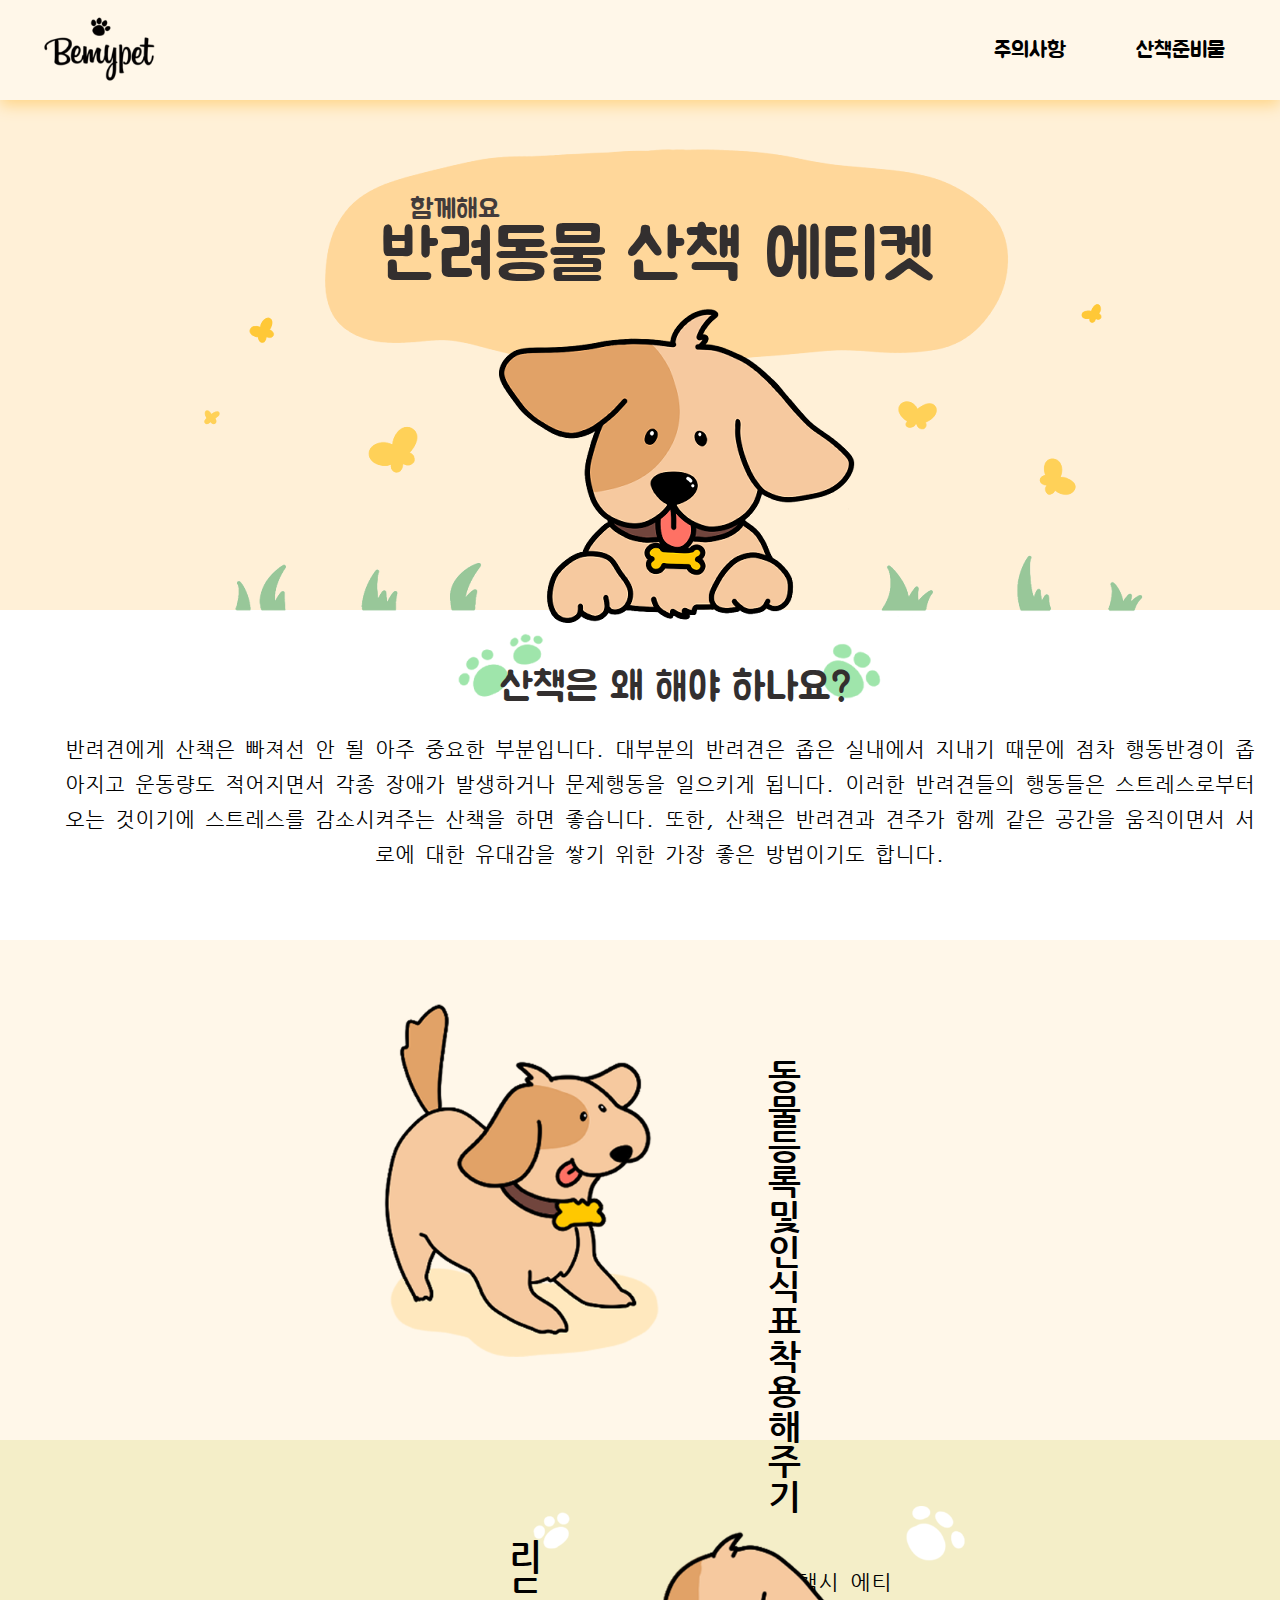
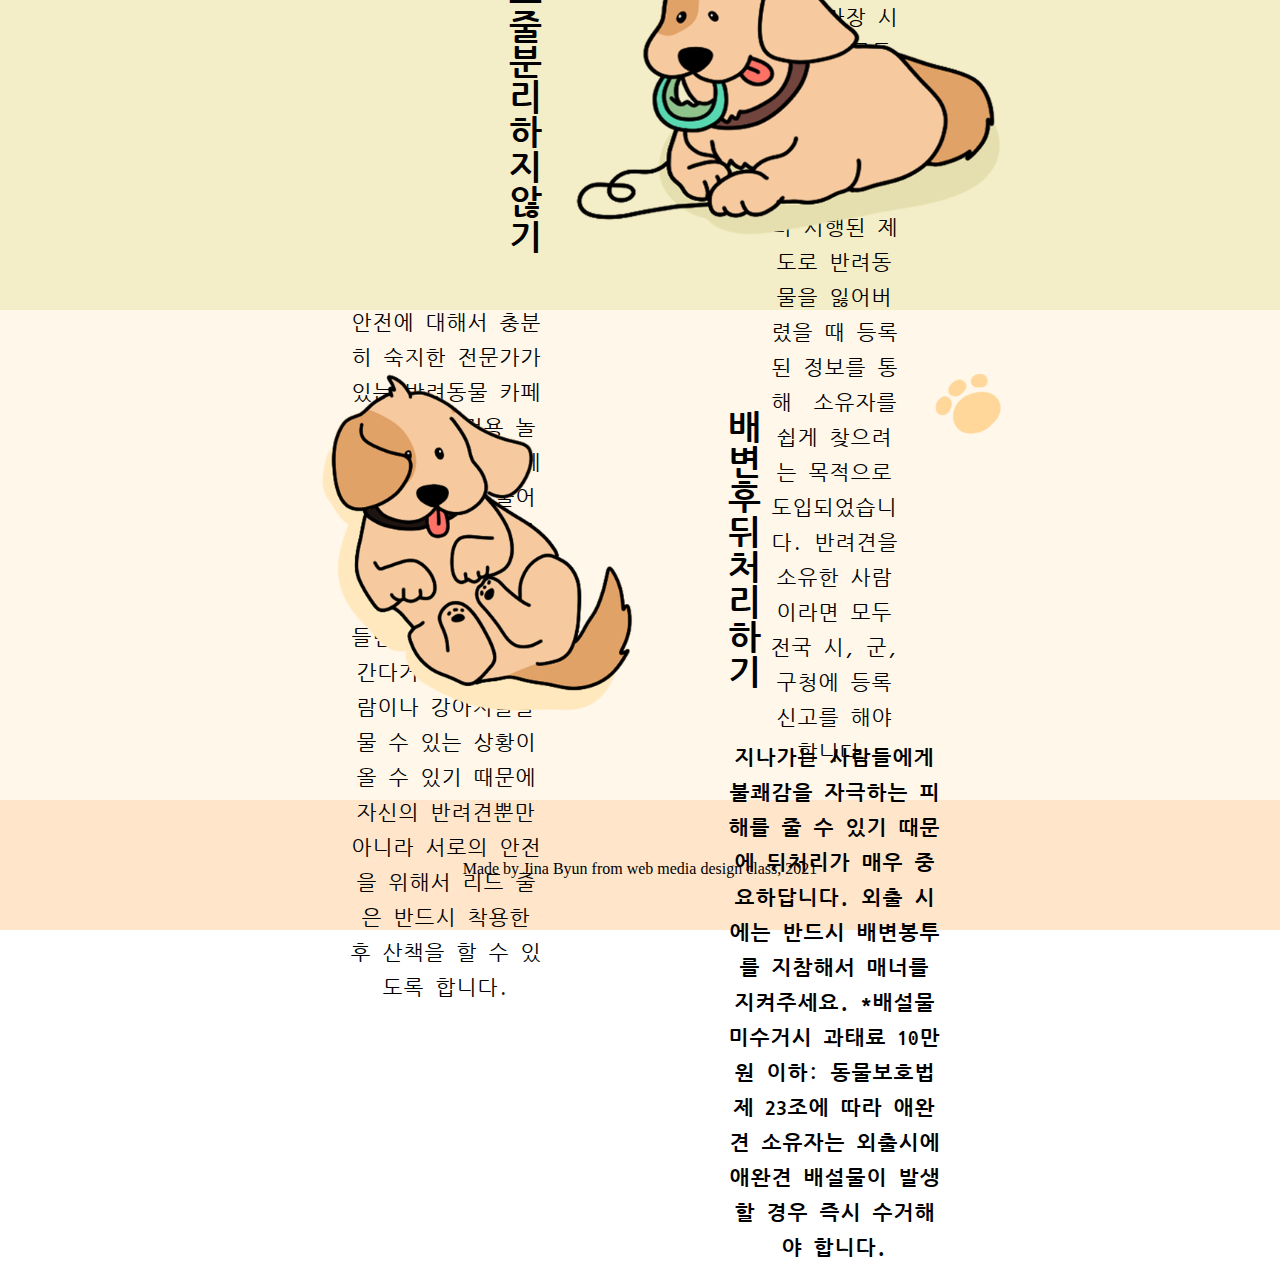
==== index.html @ 90f4b0a1 "Add files via upload" ====
<!DOCTYPE html>
<html lang="en">
<head>
    <meta charset="UTF-8">
    <meta http-equiv="X-UA-Compatible" content="IE=edge">
    <meta name="viewport" content="width=device-width, initial-scale=1.0">
    <title>기말</title>
    <link rel="stylesheet" href="./main.css">
</head>
<body>
    <header>
        <nav>
            <a href="index.html" class="logo"><img src="./img/logo.png" alt="logo"></a>
            <ul>
                <li><a href="./sub01.html">산책준비물</a></li>
                <li><a href="./sub02.html">주의사항</a></li>
            </ul>
        </nav>
    </header>
    <section>
        <div class="intro">
            <div class="main_banner">
                <h3>함께해요</h3>
                <h1>반려동물 산책 에티켓</h1>
                <div class="main_banner_2">
                    <h2>산책은 왜 해야 하나요?</h2>
                    <p>반려견에게 산책은 빠져선 안 될 아주 중요한 부분입니다. 대부분의 반려견은 좁은 실내에서 지내기 때문에 점차 행동반경이 좁아지고 운동량도 적어지면서 각종 장애가 발생하거나 문제행동을 일으키게 됩니다. 이러한 반려견들의 행동들은 스트레스로부터 오는 것이기에 스트레스를 감소시켜주는 산책을 하면 좋습니다. 또한, 산책은 반려견과 견주가 함께 같은 공간을 움직이면서 서로에 대한 유대감을 쌓기 위한 가장 좋은 방법이기도 합니다.</p>
                </div>
            </div>
            <div class="banner01">
                <img src="./img/main2.png" alt="icon01">
                <div class="m_c_1">
                    <h2 class="m_c_1_title">동물등록 및 인식표 착용해주기</h2>
                    <p class="m_c_1_content">산책시 에티켓의 가장 시본은  동물등록을 해주는 것입니다. 동물등록제는　2014.1.1일부터 시행된 제도로 반려동물을 잃어버렸을 때 등록된 정보를 통해　소유자를 쉽게 찾으려는 목적으로 도입되었습니다. 반려견을 소유한 사람이라면 모두 전국 시, 군, 구청에 등록신고를 해야 합니다.</p>
                </div>  
            </div>
            <div class="banner02">
                <div class="m_c_2">
                    <h2 class="m_c_2_title">리드 줄 분리하지 않기</h2>
                    <p class="m_c_2_content">안전에 대해서 충분히 숙지한 전문가가 있는 
                        반려동물 카페나 반려견 전용 놀이터가 아닌 상황에서 리드 줄을 풀어줄 경우 예상치 못한 사고로 이어질 수 있습니다. 예를 들면 차도로 달려나간다거나, 다른 사람이나 강아지들을 물 수 
                        있는 상황이 올 수 있기 때문에 자신의 반려견뿐만 아니라 서로의 안전을 위해서 리드 줄은 반드시 착용한 후 산책을 할 수 있도록 합니다.</p>
                </div>
                <img src="./img/main3.png" alt="icon02">
            </div>
            <div class="banner03">
                <img src="./img/main4.png" alt="icon03">
                <div class="m_c_3">
                    <h2 class="m_c_3_title">배변 후 뒤처리 하기</h2>
                    <p class="m_c_3_content">지나가는 사람들에게 불쾌감을 자극하는 피해를 줄 수 있기 때문에 뒤처리가 매우 중요하답니다. 외출 시에는 반드시 배변봉투를 지참해서 매너를 지켜주세요. *배설물 미수거시 과태료 10만원 이하: 동물보호법 제 23조에 따라 애완견 소유자는 외출시에 애완견 배설물이 발생할 경우 즉시 수거해야 합니다.</p>
                </div>  
            </div>
        </div>
    </section>
        <div>
            <footer>
                <p class="f_p">Made by Jina Byun from web media design class, 2021</p>
            </footer>
        </div>
</body>
</html>
---- main.css ----
@import url('https://fonts.googleapis.com/css2?family=Gothic+A1:wght@700&family=Jua&display=swap');

@import url('https://fonts.googleapis.com/css2?family=Gothic+A1:wght@700&family=Jua&family=Nanum+Gothic+Coding&display=swap');

body, html {
    margin: 0;
    padding: 0;
}

header {
    background-color: #FFF7E9;
    width: 100%;
    height: 100px;
    display: flex;
    justify-content: center;
    position: fixed;
    z-index: 1;
    box-shadow: 0 5px 15px rgb(255, 212, 132);
    margin: 0 auto;
}

.logo img{
    width: 140px;
    margin-left: 30px;
    margin-top: 8px;
    margin-bottom: 10px;
    float: left;
}

nav {
    width: 1320px;
    height: 100px;
    background-color: #FFF7E9;
}

nav ul {
    margin-right: 30px;
    padding: 0;
}

nav ul li {
display: inline;
float: right;
padding: 20px 25px;
font-family: 'Jua', sans-serif;
margin-left: 20px;
}

nav ul li a {
    font-size: 22px;
    font-weight: 500;
    color: black;
    text-decoration: none;
}

.intro {
    max-width: 100%;
    height: 610px;
    background-color: #FFF0D7;
}

.main_banner {
    width: 1320px;
    height: 900px;
    background-image: url(./img/main1-2.png) ;
    margin: 0 auto;
    box-sizing: border-box;
    background-repeat: no-repeat;
    padding: 60px;
    
    margin-bottom: 40px;
    
}

.main_banner h3 {
    font-size: 27px;
    font-family: 'Jua', sans-serif;
    font-weight: 100;
    line-height: 1px;
    color: rgb(66, 59, 59);
    padding-left: 350px;
    padding-top: 122px;
}

.main_banner h1 {
    font-size: 70px;
    font-family: 'Jua', sans-serif;
    font-weight: 30;
    line-height: 1px;
    color: rgb(51, 47, 47);
    padding-left: 320px;
}

.main_banner_2{
    max-width: 100%;
    height: 300px;
}

.main_banner h2 {
    margin-top: 340px;
    margin-left: 440px;
    margin-bottom: 10px;
    padding-top: 65px;
    font-size: 40px;
    font-family: 'Jua', sans-serif;
    font-weight: 10;
    color: rgb(51, 47, 47);
}

.main_banner_2 p {
    font-family: 'Nanum Gothic Coding', monospace;
    font-size: 20px;
    line-height: 35px;
    font-weight: 500;
    text-align: center;
}

.banner01 {
    background-color: #FFF7E9;
    display: flex;
    justify-content: center;
    box-sizing: border-box;
    max-width: 100%;
    height:500px;
    background-image: url(./img/foot3.png);
    background-size: 250px;
    background-position-x: 1290px;
    background-position-y: 10px;
    background-repeat: no-repeat;
}

.banner01 img {
    width: 500px;
    height: 400px;
    margin-left: 300px;
    margin-top: 45px;
}

.m_c_1_title {
    font-size: 35px;
    font-family: 'Nanum Gothic Coding', monospace;
    float: right;
    margin: 120px 500px 0 0;
}

.m_c_1_content {
    font-family: 'Nanum Gothic Coding', monospace;
    font-size: 21px;
    line-height: 35px;
    font-weight: 500;
    float: right;
    text-align: center;
    margin: 50px 400px 0 0;
}

.banner02 {
    background-color: #F4EEC8;
    display: flex;
    justify-content: center;
    box-sizing: border-box;
    max-width: 100%;
    height:470px;
    background-image: url(./img/foot2.png);
    background-size: 450px;
    background-position-x: 520px;
    background-position-y: -80px;
    background-repeat: no-repeat;
}

.banner02 img {
    width: 500px;
    height: 400px;
    margin-right: 300px;
    margin-top: 50px;
}

.m_c_2_title {
    font-size: 35px;
    font-family: 'Nanum Gothic Coding', monospace;
    float: left;
    margin: 100px 0 0 560px;
}

.m_c_2_content {
    font-family: 'Nanum Gothic Coding', monospace;
    font-size: 21px;
    line-height: 35px;
    font-weight: 500;
    float: left;
    text-align: center;
    margin: 50px 0 0 400px;
}

.banner03 {
    background-color: #FFF7E9;
    display: flex;
    justify-content: center;
    box-sizing: border-box;
    max-width: 100%;
    height:500px;
    background-image: url(./img/foot.png);
    background-size: 450px;
    background-position-x: 920px;
    background-position-y: -80px;
    background-repeat: no-repeat;
}

backgroundimage.banner03 {
    width: 10px;
}

.banner03 img {
    width: 500px;
    height: 400px;
    margin-left: 300px;
    margin-top: 45px;
}

.m_c_3_title {
    font-size: 35px;
    font-family: 'Nanum Gothic Coding', monospace;
    float: right;
    margin: 100px 580px 0 0;
}

.m_c_3_content {
    font-family: 'Nanum Gothic Coding', monospace;
    font-size: 21px;
    line-height: 35px;
    font-weight: 550;
    float: right;
    text-align: center;
    margin: 50px 400px 0 0;
}

footer {
    margin-top: 1790px;
}

.f_p {
    background-color: rgb(255, 230, 202);
    text-align: center;
    height: 120px;
    margin: 0;
    padding: 60px 0 70px 0;
    box-sizing: border-box;
}
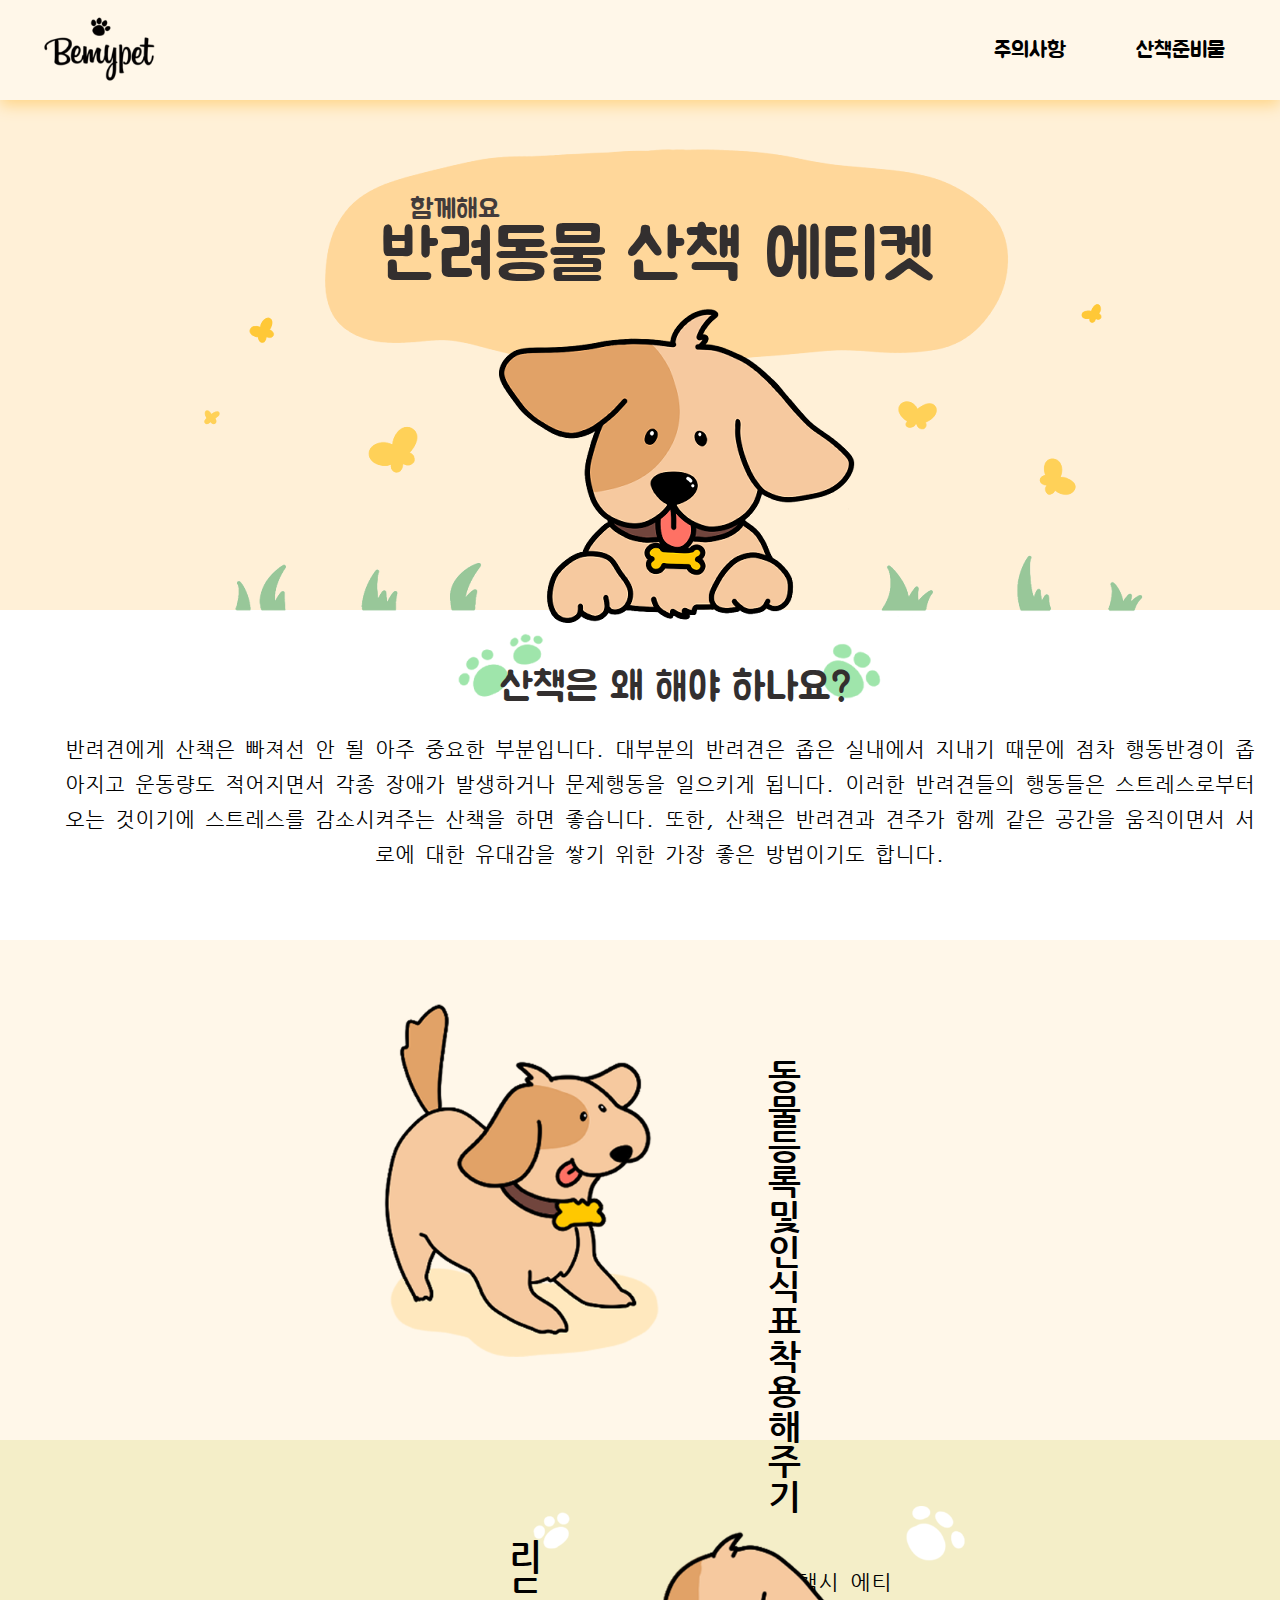
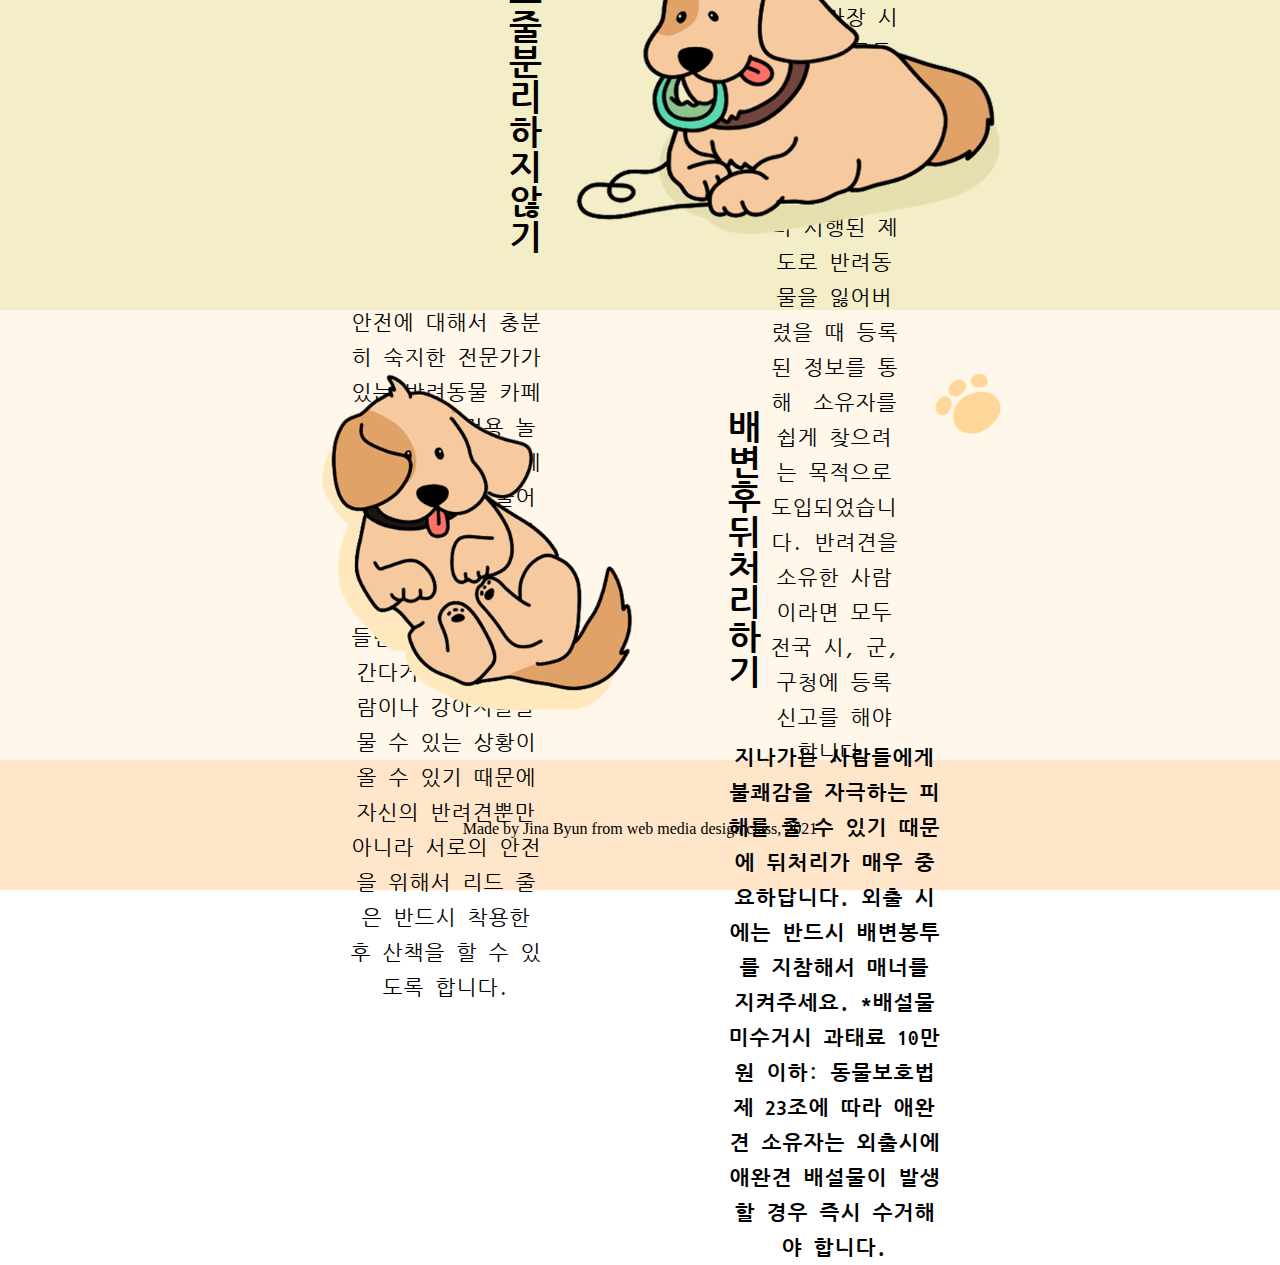
==== commit 4c436d13: "Add files via upload" ====
--- a/index.html
+++ b/index.html
@@ -4,7 +4,7 @@
     <meta charset="UTF-8">
     <meta http-equiv="X-UA-Compatible" content="IE=edge">
     <meta name="viewport" content="width=device-width, initial-scale=1.0">
-    <title>기말</title>
+    <title>Bemypet</title>
     <link rel="stylesheet" href="./main.css">
 </head>
 <body>
@@ -52,10 +52,8 @@
             </div>
         </div>
     </section>
-        <div>
             <footer>
                 <p class="f_p">Made by Jina Byun from web media design class, 2021</p>
             </footer>
-        </div>
 </body>
 </html>--- a/main.css
+++ b/main.css
@@ -234,7 +234,7 @@
 }
 
 footer {
-    margin-top: 1790px;
+    margin-top: 1750px;
 }
 
 .f_p {
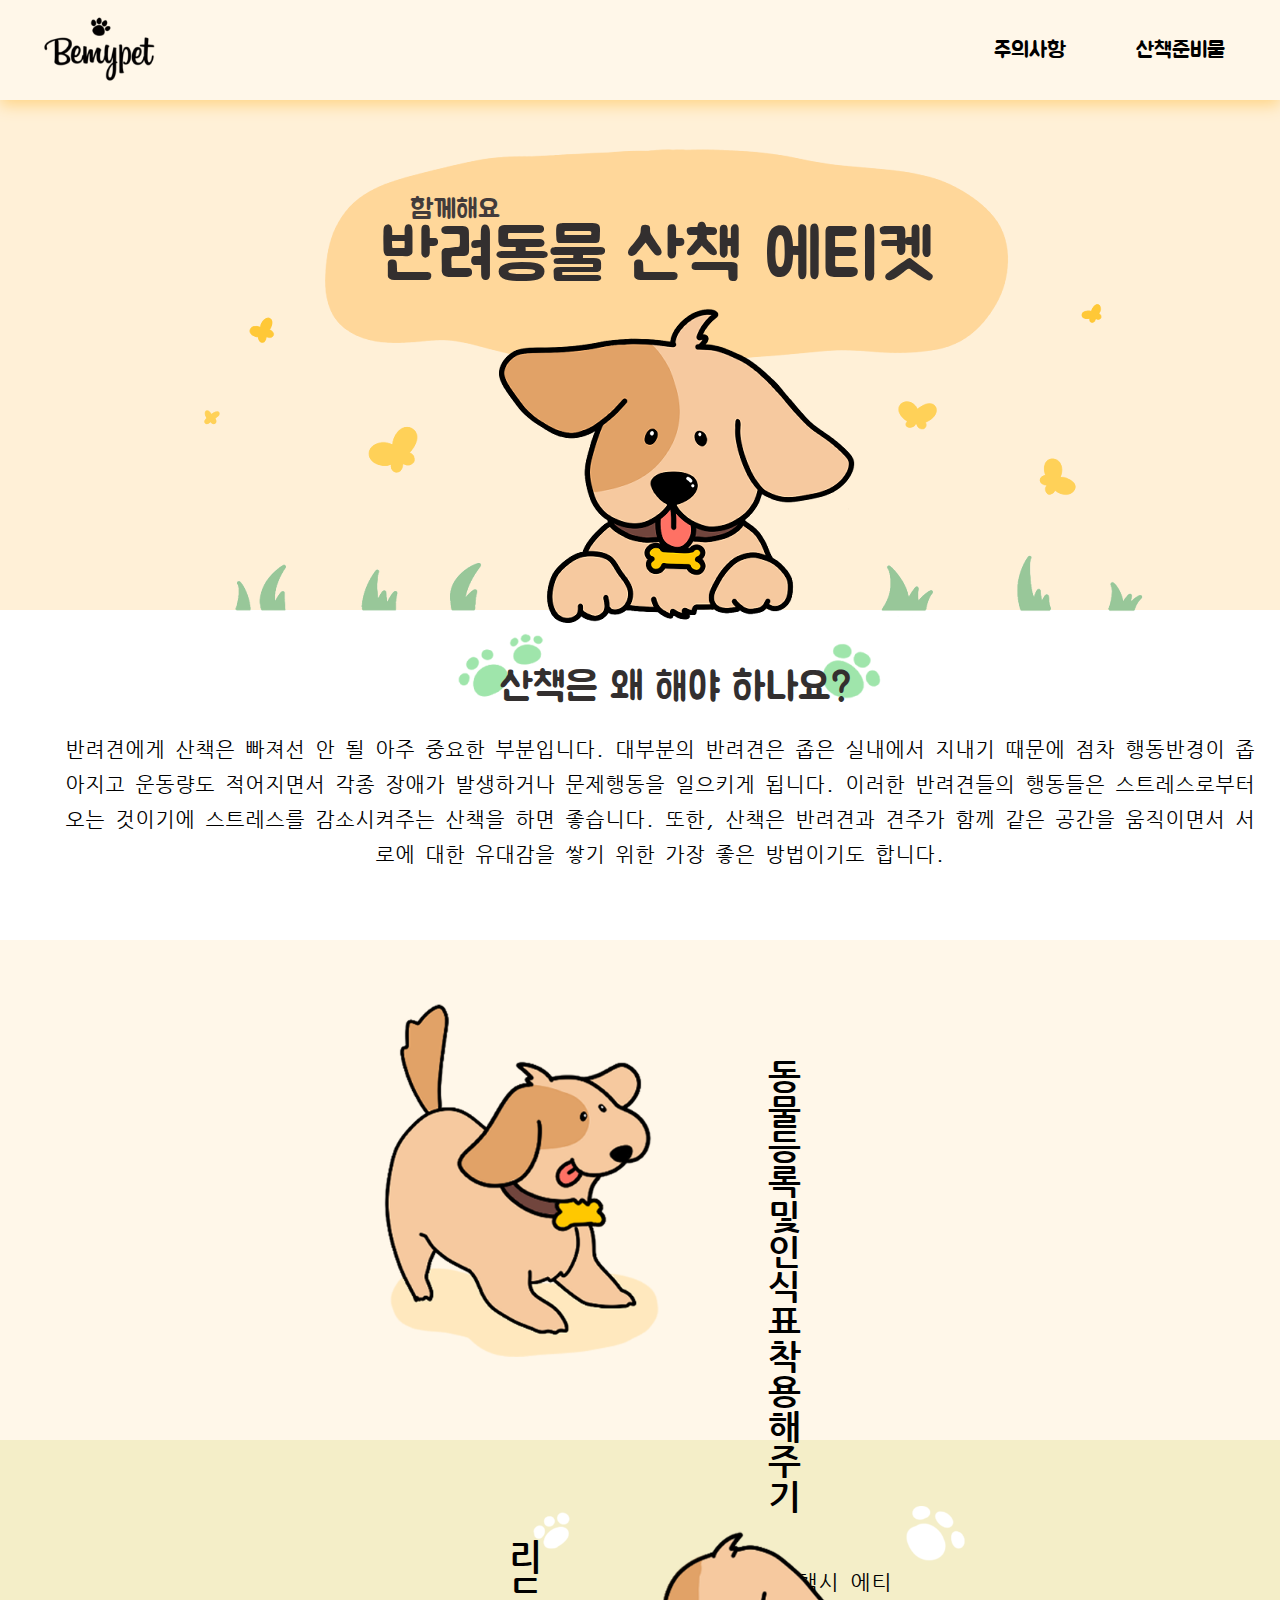
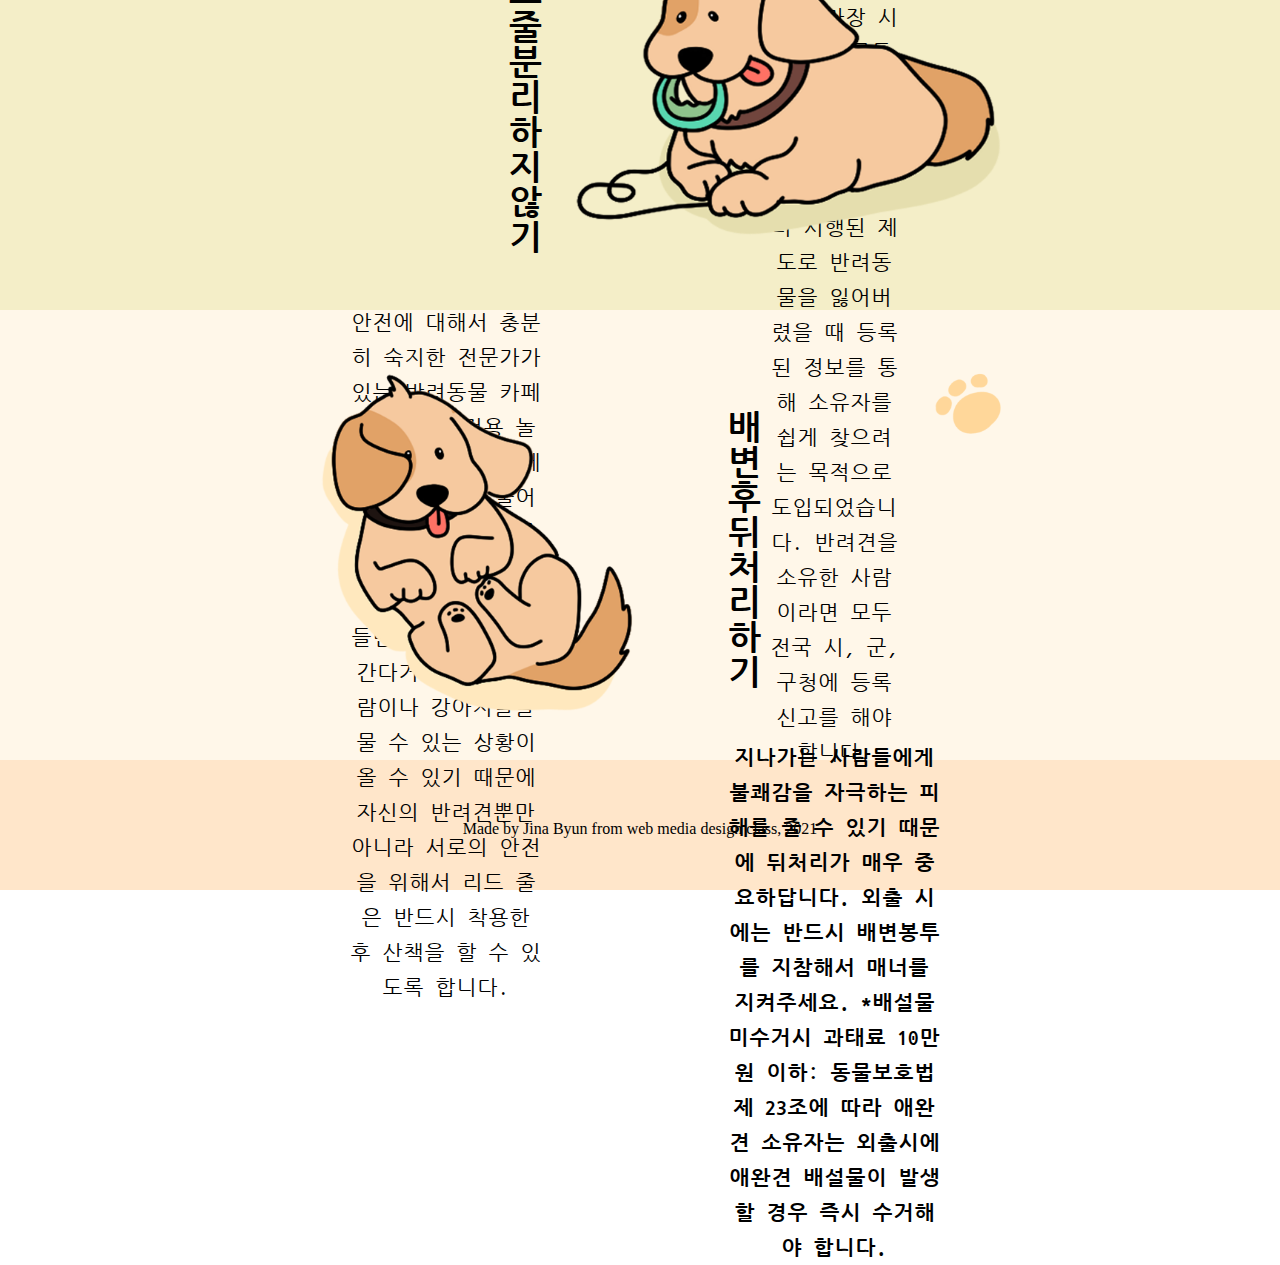
==== commit b3bd3434: "Add files via upload" ====
--- a/index.html
+++ b/index.html
@@ -31,7 +31,7 @@
                 <img src="./img/main2.png" alt="icon01">
                 <div class="m_c_1">
                     <h2 class="m_c_1_title">동물등록 및 인식표 착용해주기</h2>
-                    <p class="m_c_1_content">산책시 에티켓의 가장 시본은  동물등록을 해주는 것입니다. 동물등록제는　2014.1.1일부터 시행된 제도로 반려동물을 잃어버렸을 때 등록된 정보를 통해　소유자를 쉽게 찾으려는 목적으로 도입되었습니다. 반려견을 소유한 사람이라면 모두 전국 시, 군, 구청에 등록신고를 해야 합니다.</p>
+                    <p class="m_c_1_content">산책시 에티켓의 가장 시본은  동물등록을 해주는 것입니다. 동물등록제는 2014.1.1일부터 시행된 제도로 반려동물을 잃어버렸을 때 등록된 정보를 통해 소유자를 쉽게 찾으려는 목적으로 도입되었습니다. 반려견을 소유한 사람이라면 모두 전국 시, 군, 구청에 등록신고를 해야 합니다.</p>
                 </div>  
             </div>
             <div class="banner02">
